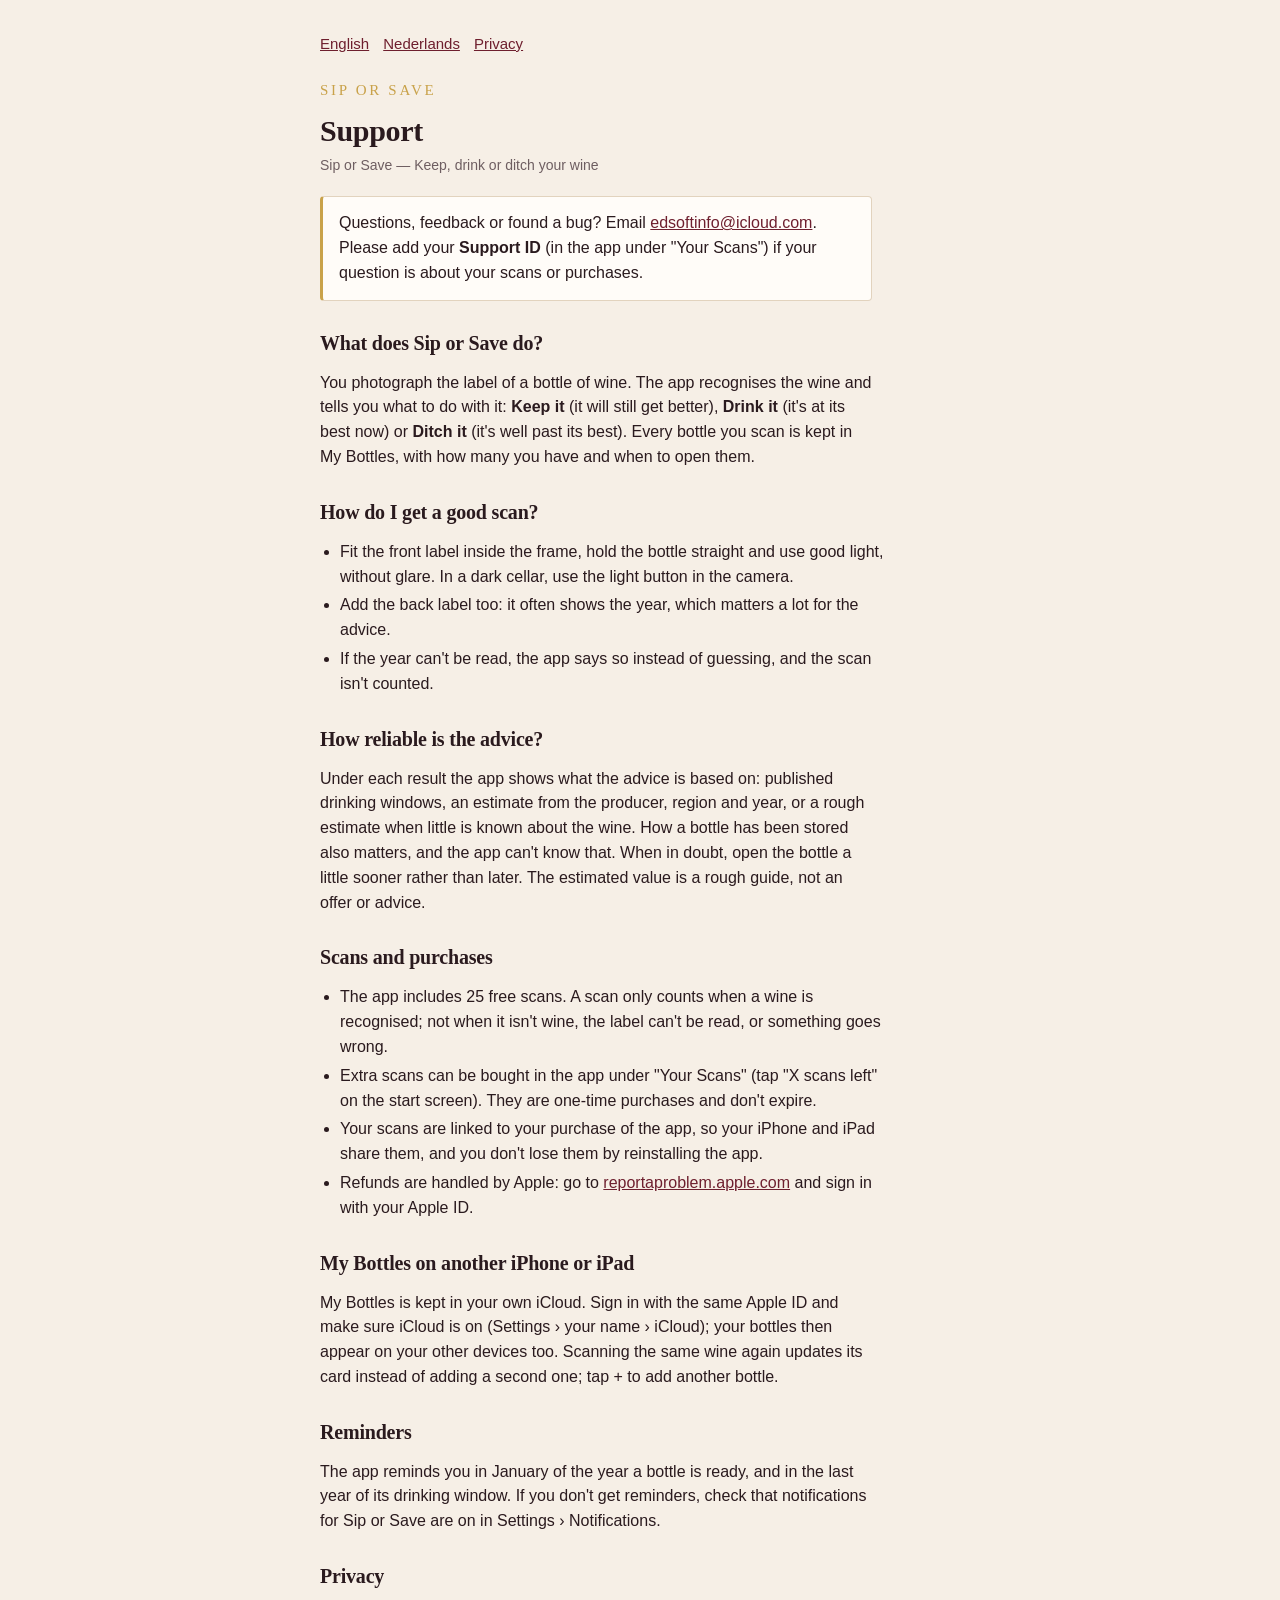
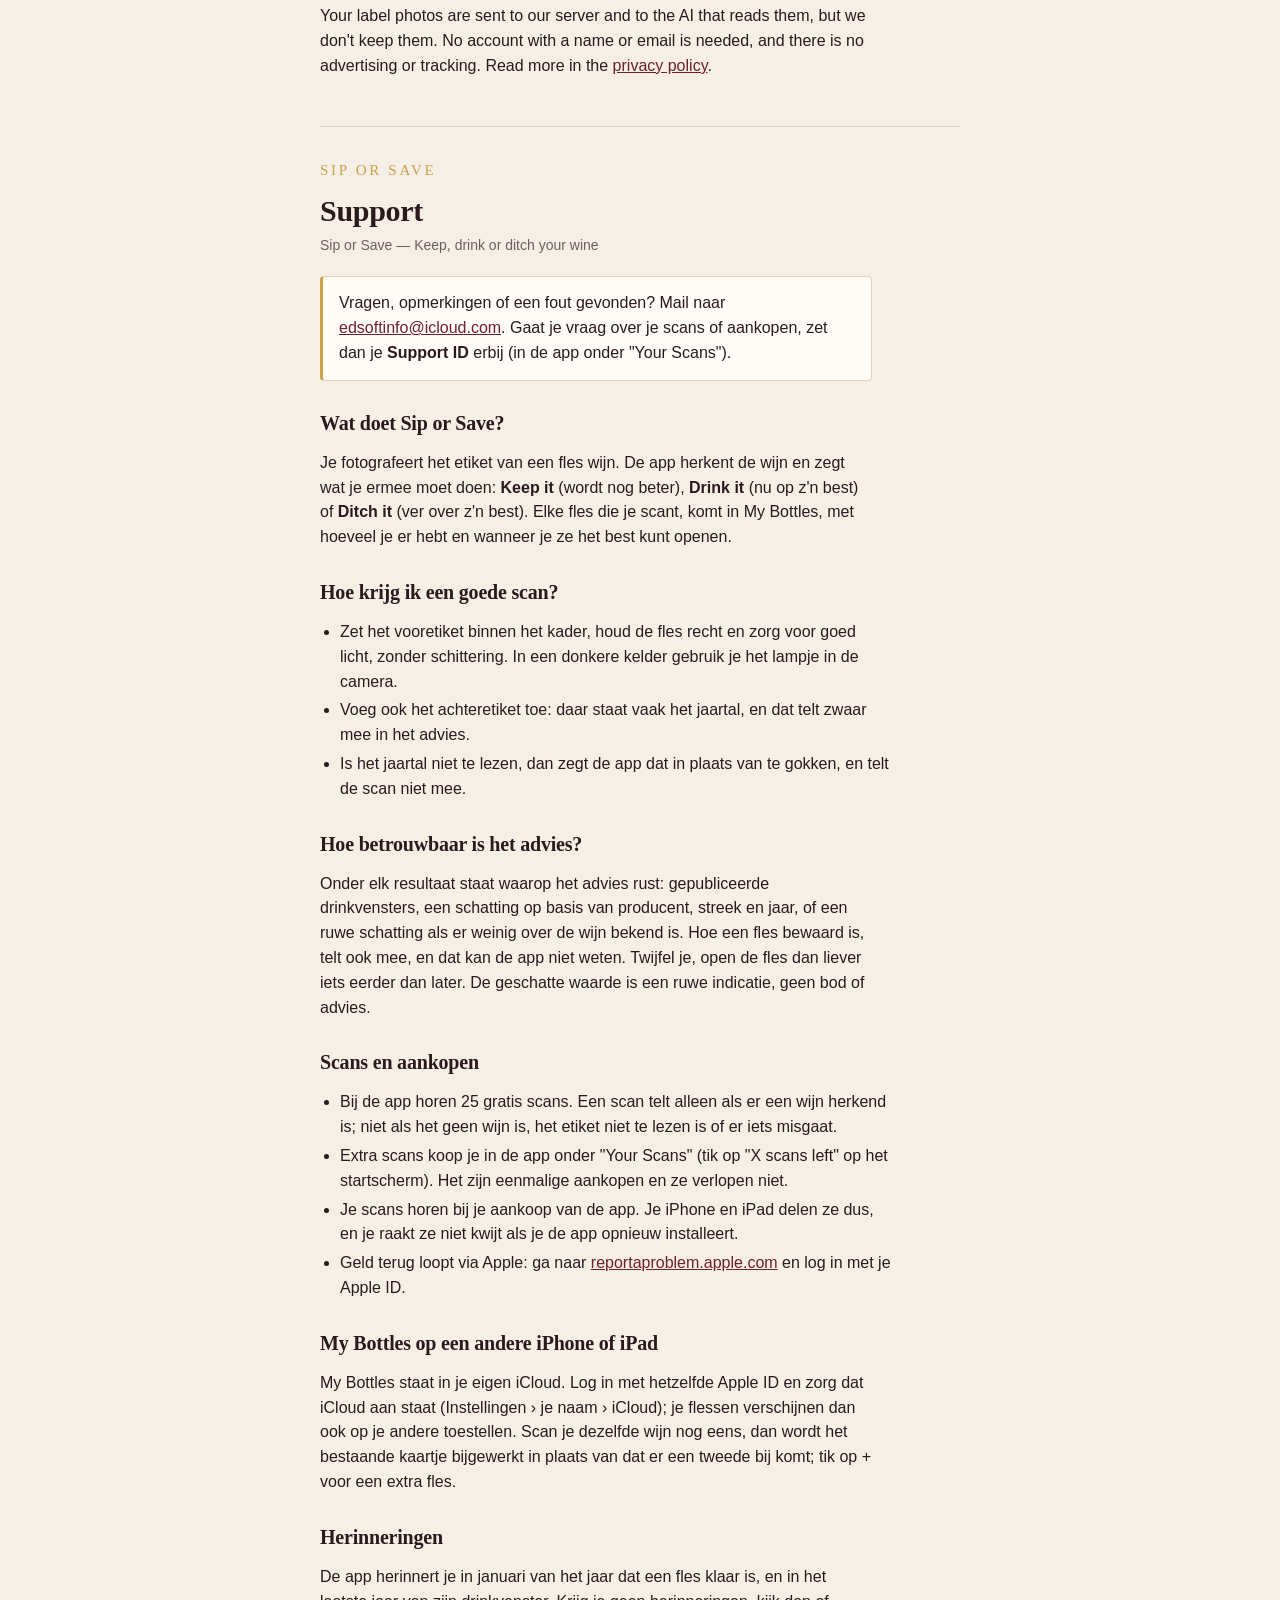
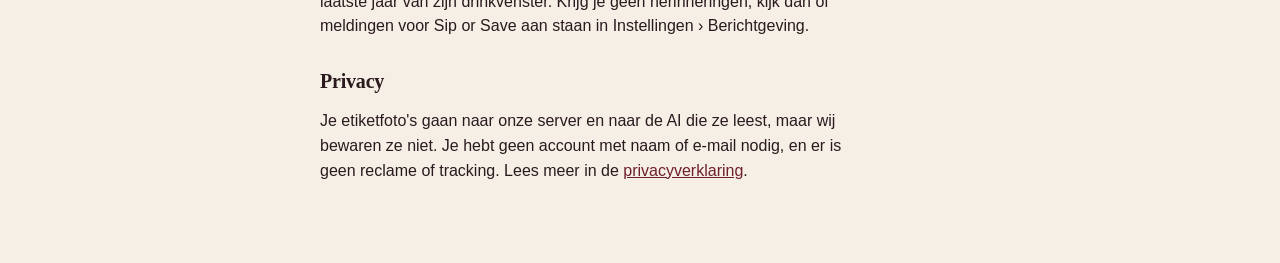
==== support.html @ 2461f6e1 "Privacyverklaring en supportpagina (EN/NL) voor Sip or Save Co-Authored-By: Claude Opus 5.5 <noreply" ====
<!DOCTYPE html>
<html lang="en">
<head>
<meta charset="utf-8">
<meta name="viewport" content="width=device-width, initial-scale=1">
<title>Sip or Save Support</title>
<meta name="description" content="Help with Sip or Save: scanning a label, the advice, scans and purchases, My Bottles, and how to contact us.">
<link rel="stylesheet" href="style.css">
</head>
<body>
<div class="wrap">

<nav class="lang"><a href="#en">English</a><a href="#nl">Nederlands</a><a href="./">Privacy</a></nav>

<!-- ======================= ENGLISH ======================= -->
<section id="en" lang="en">
<p class="brand">Sip or Save</p>
<h1>Support</h1>
<p class="meta">Sip or Save — Keep, drink or ditch your wine</p>

<p class="summary">Questions, feedback or found a bug? Email <a href="mailto:edsoftinfo@icloud.com">edsoftinfo@icloud.com</a>. Please add your <strong>Support ID</strong> (in the app under "Your Scans") if your question is about your scans or purchases.</p>

<h2>What does Sip or Save do?</h2>
<p>You photograph the label of a bottle of wine. The app recognises the wine and tells you what to do with it: <strong>Keep it</strong> (it will still get better), <strong>Drink it</strong> (it's at its best now) or <strong>Ditch it</strong> (it's well past its best). Every bottle you scan is kept in My Bottles, with how many you have and when to open them.</p>

<h2>How do I get a good scan?</h2>
<ul>
  <li>Fit the front label inside the frame, hold the bottle straight and use good light, without glare. In a dark cellar, use the light button in the camera.</li>
  <li>Add the back label too: it often shows the year, which matters a lot for the advice.</li>
  <li>If the year can't be read, the app says so instead of guessing, and the scan isn't counted.</li>
</ul>

<h2>How reliable is the advice?</h2>
<p>Under each result the app shows what the advice is based on: published drinking windows, an estimate from the producer, region and year, or a rough estimate when little is known about the wine. How a bottle has been stored also matters, and the app can't know that. When in doubt, open the bottle a little sooner rather than later. The estimated value is a rough guide, not an offer or advice.</p>

<h2>Scans and purchases</h2>
<ul>
  <li>The app includes 25 free scans. A scan only counts when a wine is recognised; not when it isn't wine, the label can't be read, or something goes wrong.</li>
  <li>Extra scans can be bought in the app under "Your Scans" (tap "X scans left" on the start screen). They are one-time purchases and don't expire.</li>
  <li>Your scans are linked to your purchase of the app, so your iPhone and iPad share them, and you don't lose them by reinstalling the app.</li>
  <li>Refunds are handled by Apple: go to <a href="https://reportaproblem.apple.com">reportaproblem.apple.com</a> and sign in with your Apple ID.</li>
</ul>

<h2>My Bottles on another iPhone or iPad</h2>
<p>My Bottles is kept in your own iCloud. Sign in with the same Apple ID and make sure iCloud is on (Settings › your name › iCloud); your bottles then appear on your other devices too. Scanning the same wine again updates its card instead of adding a second one; tap + to add another bottle.</p>

<h2>Reminders</h2>
<p>The app reminds you in January of the year a bottle is ready, and in the last year of its drinking window. If you don't get reminders, check that notifications for Sip or Save are on in Settings › Notifications.</p>

<h2>Privacy</h2>
<p>Your label photos are sent to our server and to the AI that reads them, but we don't keep them. No account with a name or email is needed, and there is no advertising or tracking. Read more in the <a href="./">privacy policy</a>.</p>
</section>

<hr>

<!-- ======================= NEDERLANDS ======================= -->
<section id="nl" lang="nl">
<p class="brand">Sip or Save</p>
<h1>Support</h1>
<p class="meta">Sip or Save — Keep, drink or ditch your wine</p>

<p class="summary">Vragen, opmerkingen of een fout gevonden? Mail naar <a href="mailto:edsoftinfo@icloud.com">edsoftinfo@icloud.com</a>. Gaat je vraag over je scans of aankopen, zet dan je <strong>Support ID</strong> erbij (in de app onder "Your Scans").</p>

<h2>Wat doet Sip or Save?</h2>
<p>Je fotografeert het etiket van een fles wijn. De app herkent de wijn en zegt wat je ermee moet doen: <strong>Keep it</strong> (wordt nog beter), <strong>Drink it</strong> (nu op z'n best) of <strong>Ditch it</strong> (ver over z'n best). Elke fles die je scant, komt in My Bottles, met hoeveel je er hebt en wanneer je ze het best kunt openen.</p>

<h2>Hoe krijg ik een goede scan?</h2>
<ul>
  <li>Zet het vooretiket binnen het kader, houd de fles recht en zorg voor goed licht, zonder schittering. In een donkere kelder gebruik je het lampje in de camera.</li>
  <li>Voeg ook het achteretiket toe: daar staat vaak het jaartal, en dat telt zwaar mee in het advies.</li>
  <li>Is het jaartal niet te lezen, dan zegt de app dat in plaats van te gokken, en telt de scan niet mee.</li>
</ul>

<h2>Hoe betrouwbaar is het advies?</h2>
<p>Onder elk resultaat staat waarop het advies rust: gepubliceerde drinkvensters, een schatting op basis van producent, streek en jaar, of een ruwe schatting als er weinig over de wijn bekend is. Hoe een fles bewaard is, telt ook mee, en dat kan de app niet weten. Twijfel je, open de fles dan liever iets eerder dan later. De geschatte waarde is een ruwe indicatie, geen bod of advies.</p>

<h2>Scans en aankopen</h2>
<ul>
  <li>Bij de app horen 25 gratis scans. Een scan telt alleen als er een wijn herkend is; niet als het geen wijn is, het etiket niet te lezen is of er iets misgaat.</li>
  <li>Extra scans koop je in de app onder "Your Scans" (tik op "X scans left" op het startscherm). Het zijn eenmalige aankopen en ze verlopen niet.</li>
  <li>Je scans horen bij je aankoop van de app. Je iPhone en iPad delen ze dus, en je raakt ze niet kwijt als je de app opnieuw installeert.</li>
  <li>Geld terug loopt via Apple: ga naar <a href="https://reportaproblem.apple.com">reportaproblem.apple.com</a> en log in met je Apple ID.</li>
</ul>

<h2>My Bottles op een andere iPhone of iPad</h2>
<p>My Bottles staat in je eigen iCloud. Log in met hetzelfde Apple ID en zorg dat iCloud aan staat (Instellingen › je naam › iCloud); je flessen verschijnen dan ook op je andere toestellen. Scan je dezelfde wijn nog eens, dan wordt het bestaande kaartje bijgewerkt in plaats van dat er een tweede bij komt; tik op + voor een extra fles.</p>

<h2>Herinneringen</h2>
<p>De app herinnert je in januari van het jaar dat een fles klaar is, en in het laatste jaar van zijn drinkvenster. Krijg je geen herinneringen, kijk dan of meldingen voor Sip or Save aan staan in Instellingen › Berichtgeving.</p>

<h2>Privacy</h2>
<p>Je etiketfoto's gaan naar onze server en naar de AI die ze leest, maar wij bewaren ze niet. Je hebt geen account met naam of e-mail nodig, en er is geen reclame of tracking. Lees meer in de <a href="./">privacyverklaring</a>.</p>
</section>

</div>
</body>
</html>
---- style.css ----
/* Sip or Save: paper, wine red and gold. Deliberately without external fonts, scripts, cookies or analytics. */
:root{--paper:#F6EFE6;--surface:#FFFCF8;--ink:#2A1A1E;--muted:#6E5E61;--line:#E2D3BE;--wine:#6E1F2E;--gold:#C9A24A}
@media (prefers-color-scheme:dark){
  :root{--paper:#3B1F27;--surface:#4A2932;--ink:#F3E6D8;--muted:#CDB9B0;--line:#6A4550;--wine:#F0A9B6;--gold:#D9B865}
}
*{box-sizing:border-box}
html,body{margin:0;background:var(--paper);color:var(--ink)}
body{font-family:-apple-system,BlinkMacSystemFont,"Helvetica Neue",Roboto,Arial,sans-serif;font-size:16px;line-height:1.55}
.wrap{max-width:680px;margin:0 auto;padding:32px 20px 64px}
h1,h2{font-family:Georgia,"Noto Serif",serif;font-weight:700;letter-spacing:-.01em;line-height:1.2}
h1{font-size:30px;margin:0 0 6px}
h2{font-size:20px;margin:30px 0 8px}
p,li{max-width:62ch}
.brand{font-family:Georgia,"Noto Serif",serif;font-size:15px;letter-spacing:.18em;text-transform:uppercase;color:var(--gold);margin:0 0 10px}
.meta{color:var(--muted);font-size:14px;margin:0 0 20px}
.summary{background:var(--surface);border:1px solid var(--line);border-left:3px solid var(--gold);border-radius:4px;padding:14px 16px;margin:0 0 8px}
.lang{display:flex;flex-wrap:wrap;gap:14px;margin:0 0 24px;font-size:15px}
a{color:var(--wine)}
ul{padding-left:20px}
li{margin:4px 0}
table{border-collapse:collapse;width:100%;font-size:15px;margin:8px 0}
th,td{text-align:left;vertical-align:top;padding:8px 10px;border-bottom:1px solid var(--line)}
th{font-weight:600}
hr{border:0;border-top:1px solid var(--line);margin:48px 0 32px}
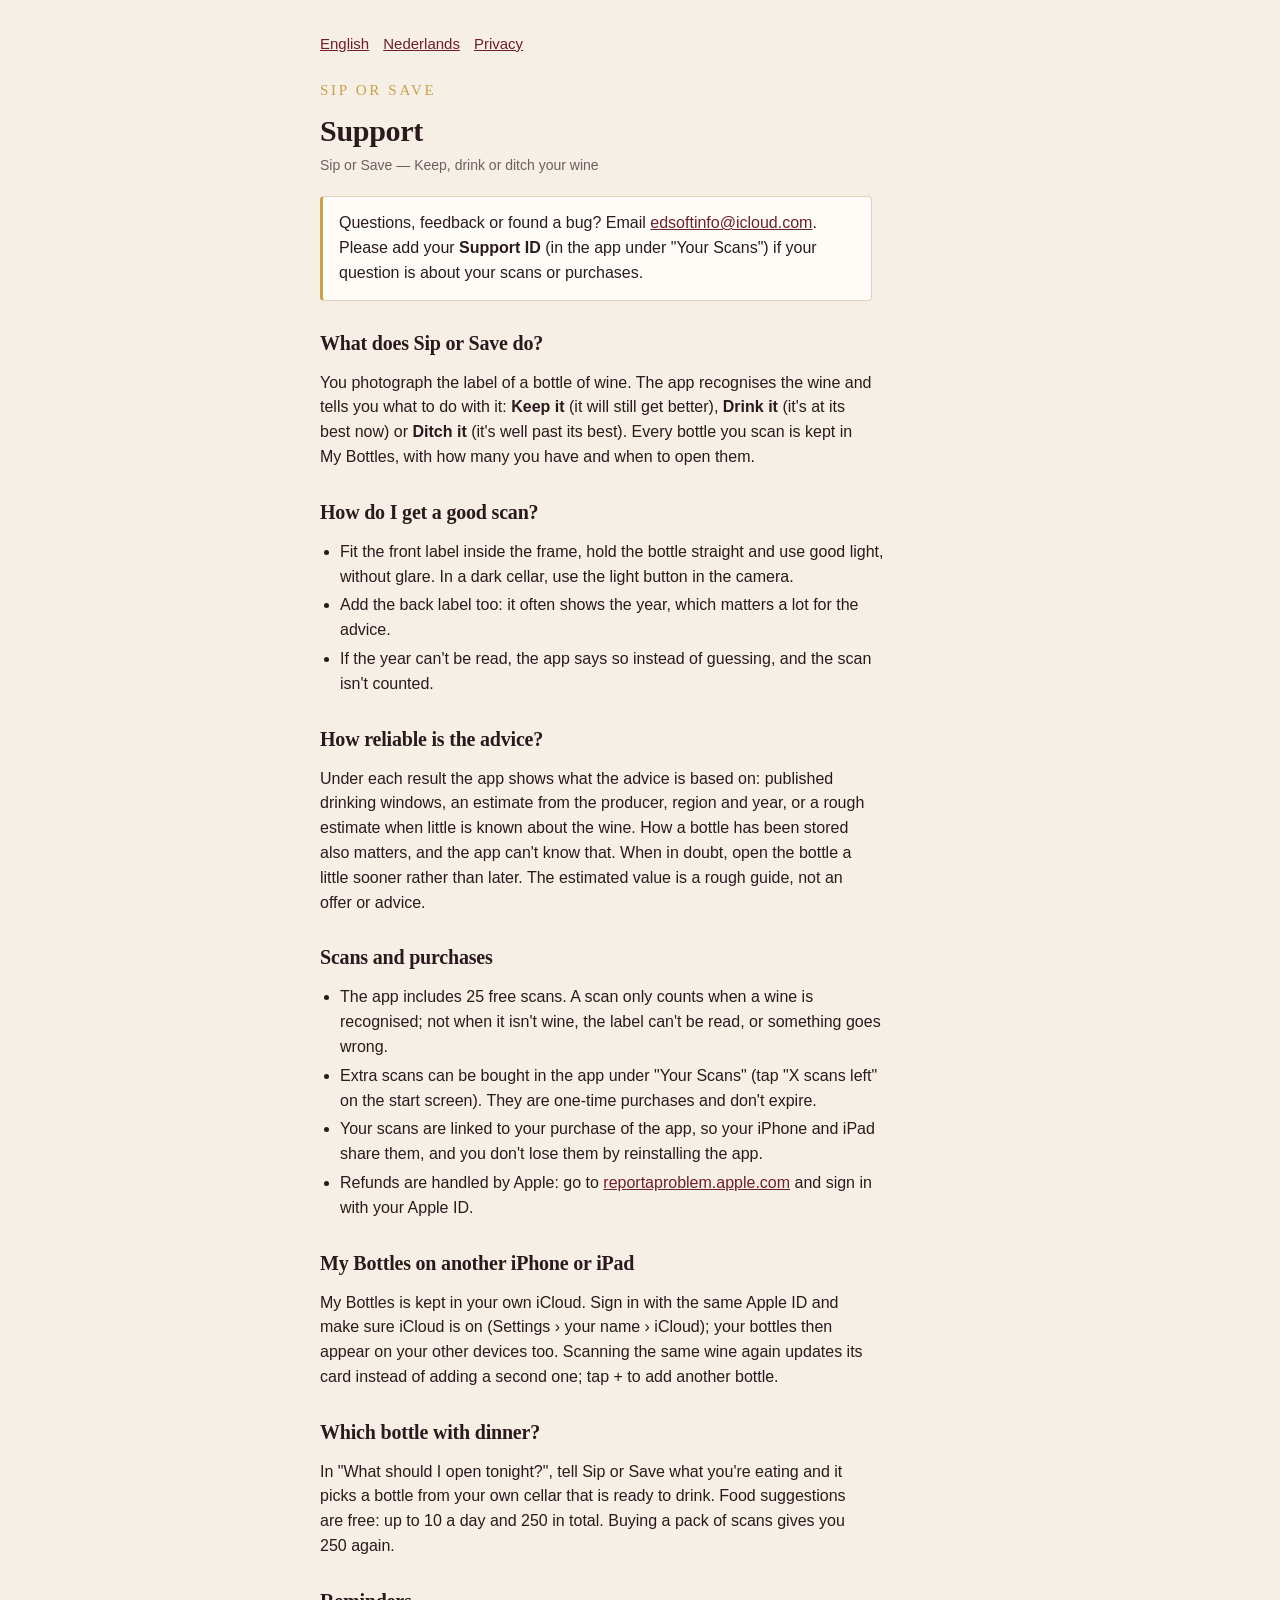
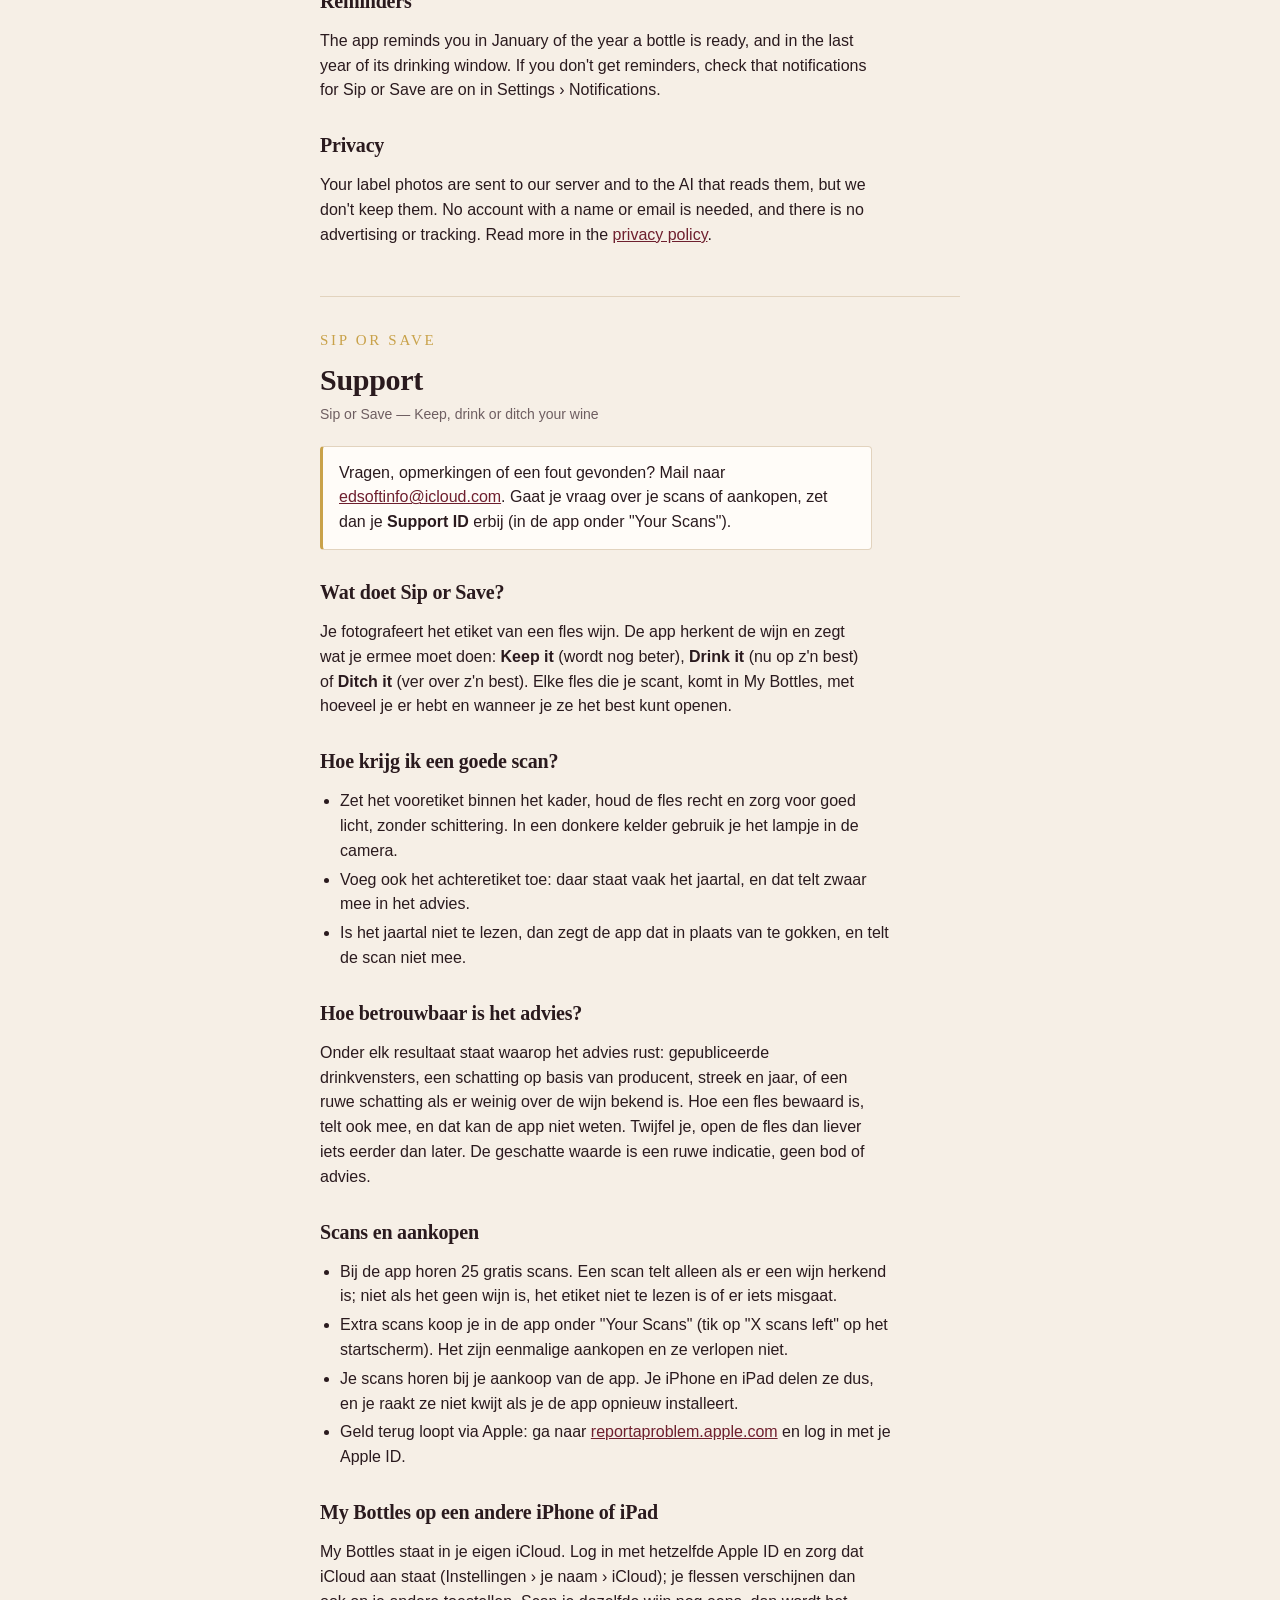
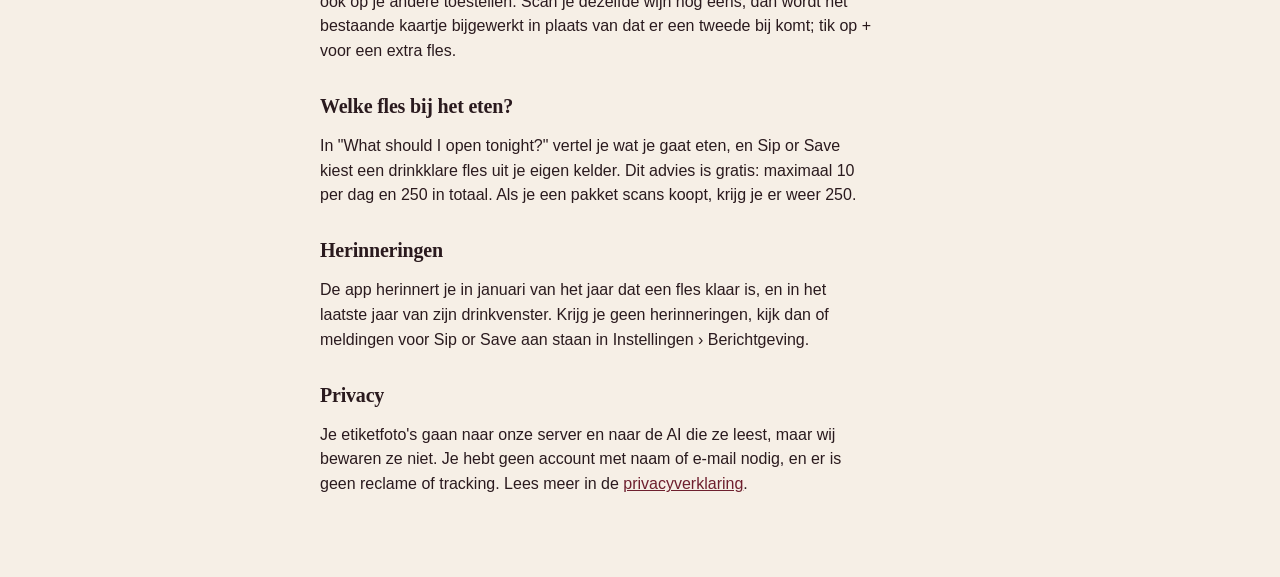
==== commit 0e98b258: "Privacyverklaring en support: advies bij het eten (spijs en wijn) Co-Authored-By: Claude Opus 5.5 <n" ====
--- a/support.html
+++ b/support.html
@@ -6,6 +6,8 @@
 <title>Sip or Save Support</title>
 <meta name="description" content="Help with Sip or Save: scanning a label, the advice, scans and purchases, My Bottles, and how to contact us.">
 <link rel="stylesheet" href="style.css">
+<link rel="icon" type="image/png" href="favicon.png">
+<link rel="apple-touch-icon" href="apple-touch-icon.png">
 </head>
 <body>
 <div class="wrap">
@@ -43,6 +45,9 @@
 
 <h2>My Bottles on another iPhone or iPad</h2>
 <p>My Bottles is kept in your own iCloud. Sign in with the same Apple ID and make sure iCloud is on (Settings › your name › iCloud); your bottles then appear on your other devices too. Scanning the same wine again updates its card instead of adding a second one; tap + to add another bottle.</p>
+
+<h2>Which bottle with dinner?</h2>
+<p>In "What should I open tonight?", tell Sip or Save what you're eating and it picks a bottle from your own cellar that is ready to drink. Food suggestions are free: up to 10 a day and 250 in total. Buying a pack of scans gives you 250 again.</p>
 
 <h2>Reminders</h2>
 <p>The app reminds you in January of the year a bottle is ready, and in the last year of its drinking window. If you don't get reminders, check that notifications for Sip or Save are on in Settings › Notifications.</p>
@@ -85,6 +90,9 @@
 <h2>My Bottles op een andere iPhone of iPad</h2>
 <p>My Bottles staat in je eigen iCloud. Log in met hetzelfde Apple ID en zorg dat iCloud aan staat (Instellingen › je naam › iCloud); je flessen verschijnen dan ook op je andere toestellen. Scan je dezelfde wijn nog eens, dan wordt het bestaande kaartje bijgewerkt in plaats van dat er een tweede bij komt; tik op + voor een extra fles.</p>
 
+<h2>Welke fles bij het eten?</h2>
+<p>In "What should I open tonight?" vertel je wat je gaat eten, en Sip or Save kiest een drinkklare fles uit je eigen kelder. Dit advies is gratis: maximaal 10 per dag en 250 in totaal. Als je een pakket scans koopt, krijg je er weer 250.</p>
+
 <h2>Herinneringen</h2>
 <p>De app herinnert je in januari van het jaar dat een fles klaar is, en in het laatste jaar van zijn drinkvenster. Krijg je geen herinneringen, kijk dan of meldingen voor Sip or Save aan staan in Instellingen › Berichtgeving.</p>
 
